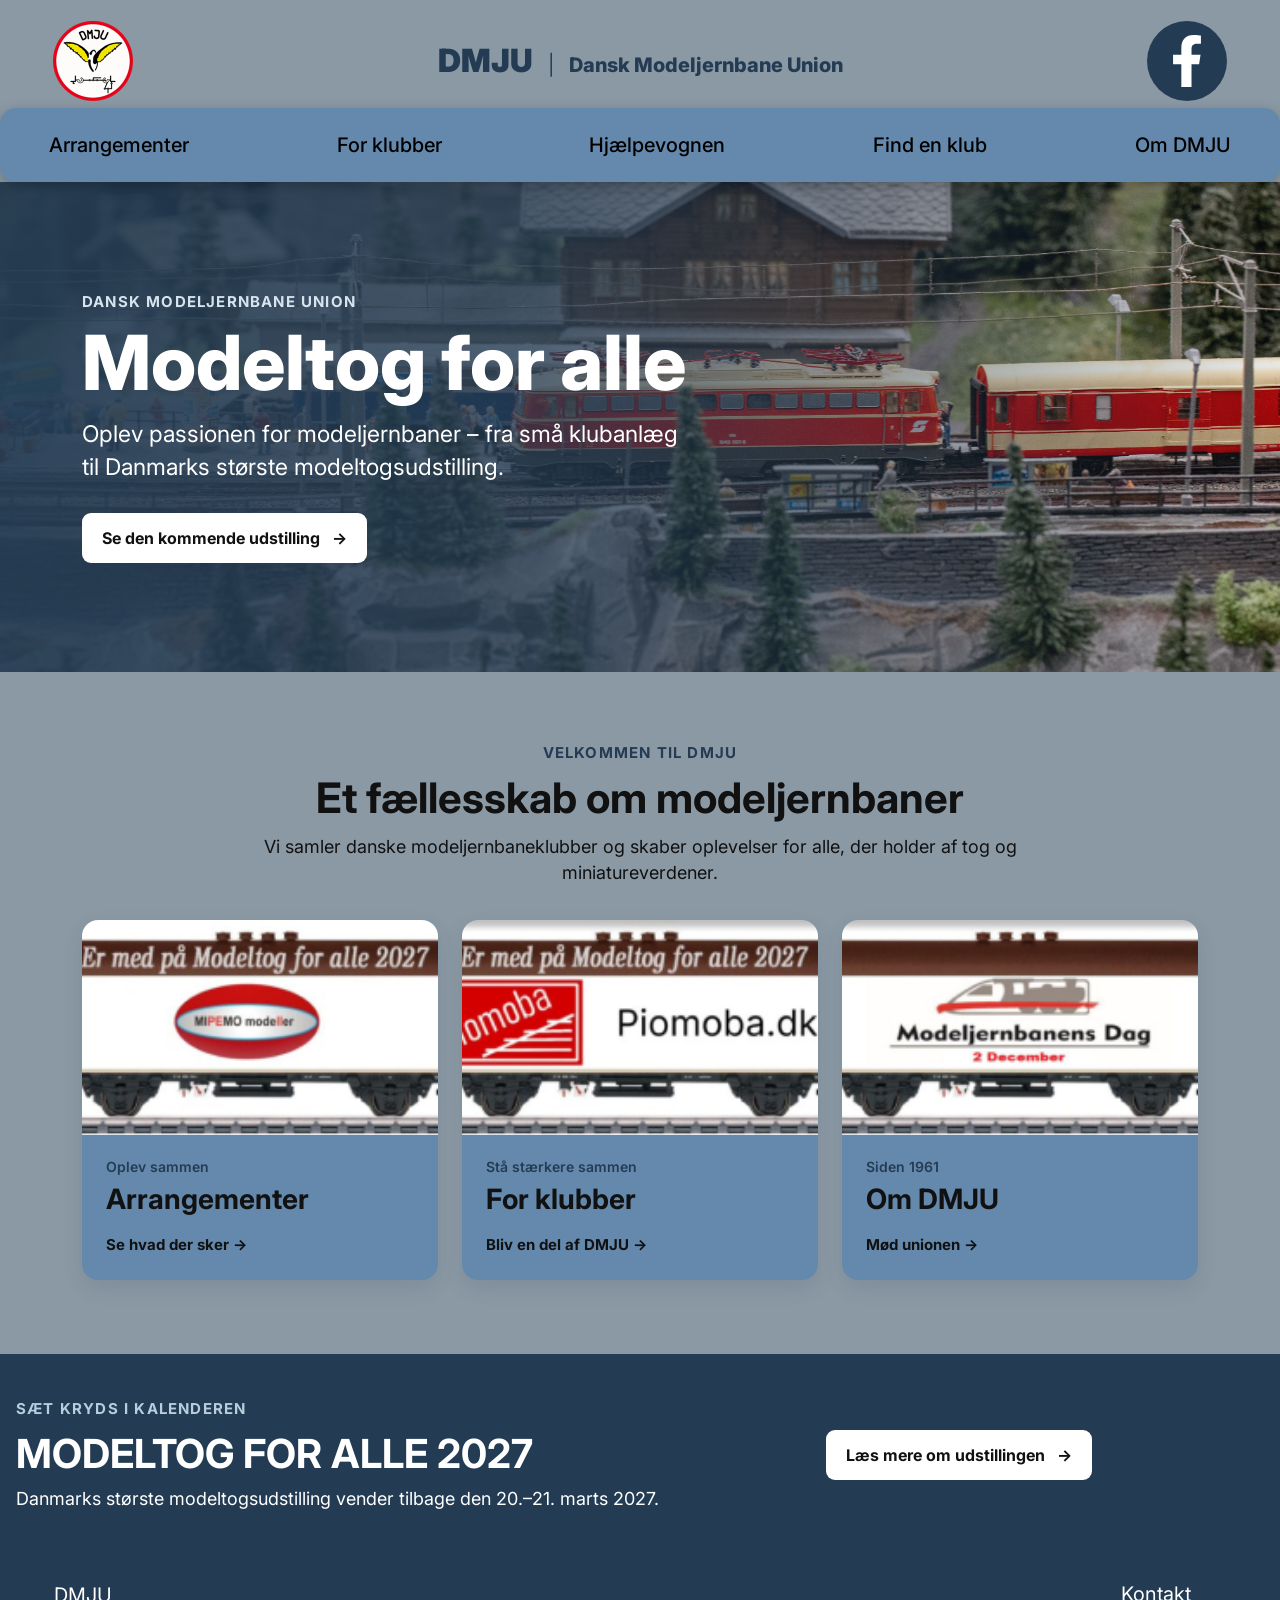
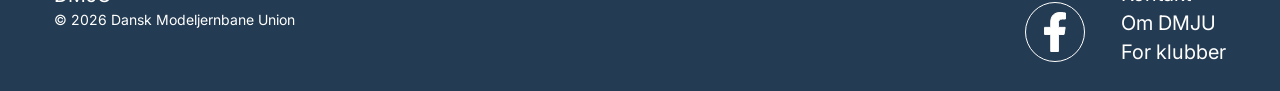
==== forside.html @ 4726402e "Implementer responsiv DMJU-forside" ====
<!doctype html>
<html lang="da">
<head>
    <!-- Dokumentets metadata og fælles skrifttype sikrer en tilgængelig, responsiv forside. -->
    <meta charset="utf-8">
    <meta name="viewport" content="width=device-width, initial-scale=1">
    <meta name="description" content="Dansk Modeljernbane Union samler modeljernbaneklubber og gør modeltog tilgængeligt for alle.">
    <title>DMJU – Dansk Modeljernbane Union</title>

    <!-- Bootstrap 5 leverer grid og tilgængelige hjælpeklasser før sidens egne regler. -->
    <link rel="stylesheet" href="https://cdn.jsdelivr.net/npm/bootstrap@5.3.8/dist/css/bootstrap.min.css">
    <link rel="preconnect" href="https://fonts.googleapis.com">
    <link rel="preconnect" href="https://fonts.gstatic.com" crossorigin>
    <link href="https://fonts.googleapis.com/css2?family=Inter:wght@400;500;600;700;800&display=swap" rel="stylesheet">
    <link rel="stylesheet" href="css/forside.css">
</head>
<body class="page-home">
<!-- Sidehoved: logo, foreningsnavn og navigation følger Figma-rammens farver og placering. -->
<header class="site-header">
    <div class="container-fluid site-header-inner">
        <div class="header-top d-flex align-items-center justify-content-between">
            <a class="brand-logo" href="forside.html" aria-label="DMJU – gå til forsiden" aria-current="page">
                <img src="img/dmju-logo.png" width="80" height="80" alt="DMJU-logo">
            </a>
            <p class="brand-title mb-0"><strong>DMJU</strong><span class="divider" aria-hidden="true">|</span>Dansk Modeljernbane Union</p>
            <a class="social-icon" href="https://www.facebook.com/" aria-label="Besøg DMJU på Facebook" target="_blank" rel="noopener noreferrer">
                <img src="img/facebook-mark-figma.svg" alt="" aria-hidden="true">
            </a>
        </div>
        <!-- Primær navigation: hvert link går til en eksisterende side eller relevant indhold. -->
        <nav class="main-nav" aria-label="Hovednavigation">
            <ul class="nav flex-wrap">
                <li class="nav-item"><a class="nav-link" href="modeltog-for-alle.html">Arrangementer</a></li>
                <li class="nav-item"><a class="nav-link" href="for-klubber.html">For klubber</a></li>
                <li class="nav-item"><a class="nav-link" href="for-klubber.html#ansoegning">Hjælpevognen</a></li>
                <li class="nav-item"><a class="nav-link" href="for-klubber.html#medlemsfordele">Find en klub</a></li>
                <li class="nav-item"><a class="nav-link" href="om-dmju.html">Om DMJU</a></li>
            </ul>
        </nav>
    </div>
</header>

<!-- Hovedindhold: introduktion og indgange til unionens vigtigste tilbud. -->
<main>
    <!-- Sektion 1: velkomst med blikfang og hovedhandling til den kommende udstilling. -->
    <section class="home-hero" aria-labelledby="home-title">
        <div class="container hero-content">
            <p class="hero-eyebrow">Dansk Modeljernbane Union</p>
            <h1 id="home-title">Modeltog for alle</h1>
            <p class="hero-copy">Oplev passionen for modeljernbaner – fra små klubanlæg til Danmarks største modeltogsudstilling.</p>
            <a class="btn hero-button" href="modeltog-for-alle.html">Se den kommende udstilling <span aria-hidden="true">→</span></a>
        </div>
    </section>

    <!-- Sektion 2: tre genveje gør det let at finde arrangementer, klubber og information. -->
    <section class="welcome-section container" aria-labelledby="welcome-title">
        <header class="section-heading">
            <p class="section-kicker">Velkommen til DMJU</p>
            <h2 id="welcome-title">Et fællesskab om modeljernbaner</h2>
            <p>Vi samler danske modeljernbaneklubber og skaber oplevelser for alle, der holder af tog og miniatureverdener.</p>
        </header>
        <div class="row g-4 welcome-grid">
            <article class="col-12 col-md-4">
                <a class="welcome-card h-100" href="modeltog-for-alle.html">
                    <figure class="card-image mb-0"><img src="img/figma-train-12.png" alt="Modeltog på en detaljeret miniaturebane"><figcaption class="visually-hidden">Modeltog og arrangementer</figcaption></figure>
                    <span class="card-content"><span class="card-label">Oplev sammen</span><span class="card-title">Arrangementer</span><span class="card-link">Se hvad der sker <span aria-hidden="true">→</span></span></span>
                </a>
            </article>
            <article class="col-12 col-md-4">
                <a class="welcome-card h-100" href="for-klubber.html">
                    <figure class="card-image mb-0"><img src="img/figma-train-13.png" alt="Modeltog og landskab fra en dansk modeljernbane"><figcaption class="visually-hidden">Klubfællesskab</figcaption></figure>
                    <span class="card-content"><span class="card-label">Stå stærkere sammen</span><span class="card-title">For klubber</span><span class="card-link">Bliv en del af DMJU <span aria-hidden="true">→</span></span></span>
                </a>
            </article>
            <article class="col-12 col-md-4">
                <a class="welcome-card h-100" href="om-dmju.html">
                    <figure class="card-image mb-0"><img src="img/figma-train-14.png" alt="Modeltog på skinner gennem et miniaturelandskab"><figcaption class="visually-hidden">Om Dansk Modeljernbane Union</figcaption></figure>
                    <span class="card-content"><span class="card-label">Siden 1961</span><span class="card-title">Om DMJU</span><span class="card-link">Mød unionen <span aria-hidden="true">→</span></span></span>
                </a>
            </article>
        </div>
    </section>

    <!-- Sektion 3: fremhævet dato giver besøgende en hurtig vej til udstillingsdetaljer. -->
    <section class="event-callout" aria-labelledby="event-callout-title">
        <div class="container event-callout-inner row align-items-center g-4">
            <div class="col-12 col-lg-8">
                <p class="section-kicker">Sæt kryds i kalenderen</p>
                <h2 id="event-callout-title">MODELTOG FOR ALLE 2027</h2>
                <p>Danmarks største modeltogsudstilling vender tilbage den 20.–21. marts 2027.</p>
            </div>
            <div class="col-12 col-lg-4 text-lg-end">
                <a class="btn event-button" href="modeltog-for-alle.html">Læs mere om udstillingen <span aria-hidden="true">→</span></a>
            </div>
        </div>
    </section>
</main>

<!-- Sidefod: kontakt, ophavsret og genveje samles i sidens afsluttende landmark. -->
<footer class="site-footer">
    <div class="container-fluid footer-inner d-flex align-items-center justify-content-between">
        <div class="footer-brand"><span>DMJU</span><small>© 2026 Dansk Modeljernbane Union</small></div>
        <div class="footer-actions">
            <a class="footer-facebook" href="https://www.facebook.com/" aria-label="DMJU på Facebook" target="_blank" rel="noopener noreferrer"><img src="img/facebook-mark-footer-figma.svg" alt="" aria-hidden="true"></a>
            <nav class="footer-nav" aria-label="Sidefodsnavigation"><a href="mailto:info@dmju.dk">Kontakt</a><a href="om-dmju.html">Om DMJU</a><a href="for-klubber.html">For klubber</a></nav>
        </div>
    </div>
</footer>
</body>
</html>
---- css/forside.css ----
:root{color-scheme:light;--color-bg-page: #8b99a4;--color-nav: #6489ad;--color-navy: #243c53}*{box-sizing:border-box}html{scroll-behavior:smooth}body.page-home{min-width:320px;min-height:100vh;margin:0;display:flex;flex-direction:column;color:#111;background:#8b99a4;font-family:"Inter",system-ui,-apple-system,BlinkMacSystemFont,"Segoe UI",sans-serif;line-height:1.45}main{flex:1 0 auto}.site-header{position:relative;z-index:2;background:#8b99a4}.site-header-inner{padding:14px 4.17% 0}.header-top{min-height:94px}.brand-logo,.social-icon{display:block;flex:0 0 80px;width:80px;height:80px}.brand-logo img,.social-icon img{display:block;width:100%;height:100%;object-fit:contain}.brand-title{color:#243c53;font-size:20px;font-weight:800;white-space:nowrap}.brand-title strong{font-size:32px}.brand-title .divider{margin:0 15px;font-weight:400}.main-nav{margin:0 -4.17vw;padding:24px 4.17%;border-radius:16px;background:#6489ad;box-shadow:0 4px 12.5px rgba(0,0,0,.25)}.main-nav .nav{justify-content:space-between;gap:1rem 2rem}.main-nav .nav-link{padding:0;color:#000;font-size:20px;font-weight:500;line-height:1.3;white-space:nowrap}.main-nav .nav-link:hover,.main-nav .nav-link:focus-visible{color:#000;text-decoration:underline;text-underline-offset:5px}.home-hero{position:relative;min-height:490px;display:flex;align-items:center;isolation:isolate;overflow:hidden;background:#243c53 url("../img/for-klubber-banner.jpg") center 48%/cover no-repeat}.home-hero::before{position:absolute;z-index:-1;inset:0;background:linear-gradient(90deg, rgba(36, 60, 83, 0.94) 0%, rgba(36, 60, 83, 0.78) 42%, rgba(36, 60, 83, 0.1) 100%);content:""}.hero-content{padding-top:62px;padding-bottom:62px;color:#fff}.hero-eyebrow,.section-kicker{margin:0 0 10px;color:#243c53;font-size:15px;font-weight:700;letter-spacing:.08em;text-transform:uppercase}.hero-eyebrow{color:#d6e4ef}.home-hero h1{max-width:750px;margin:0 0 16px;font-size:clamp(42px,6vw,76px);font-weight:800;line-height:1.04}.hero-copy{max-width:610px;margin:0 0 28px;font-size:clamp(18px,2vw,23px)}.hero-button,.event-button{padding:13px 20px;border:0;border-radius:9px;font-size:16px;font-weight:700}.hero-button{color:#111;background:#fff}.hero-button:hover,.hero-button:focus-visible{color:#111;background:#e8eef3}.hero-button span,.event-button span{margin-left:8px}.welcome-section{padding-top:70px;padding-bottom:74px}.section-heading{max-width:760px;margin:0 auto 34px;text-align:center}.section-heading h2{margin:0 0 12px;font-size:clamp(30px,4vw,42px);font-weight:700;line-height:1.15}.section-heading>p:last-child{margin:0;font-size:18px}.welcome-card{display:flex;flex-direction:column;overflow:hidden;border-radius:16px;color:#111;background:#6489ad;box-shadow:0 8px 20px rgba(36,60,83,.12);text-decoration:none;transition:transform .2s ease,box-shadow .2s ease}.welcome-card:hover,.welcome-card:focus-visible{color:#111;transform:translateY(-4px);box-shadow:0 12px 25px rgba(36,60,83,.2)}.welcome-card .card-image{height:215px;overflow:hidden;background:#fff}.welcome-card .card-image img{display:block;width:100%;height:100%;object-fit:cover}.welcome-card .card-content{display:flex;flex:1;flex-direction:column;align-items:flex-start;padding:22px 24px 24px}.welcome-card .card-label{color:#243c53;font-size:14px;font-weight:600}.welcome-card .card-title{margin-top:5px;font-size:28px;font-weight:700;line-height:1.2}.welcome-card .card-link{margin-top:18px;font-size:15px;font-weight:700}.event-callout{padding:44px 0;color:#fff;background:#243c53}.event-callout-inner{--bs-gutter-x: 2rem}.event-callout .section-kicker{color:#b8cddd}.event-callout h2{margin:0 0 8px;font-size:clamp(28px,4vw,40px);font-weight:700}.event-callout p:not(.section-kicker){margin:0;font-size:18px}.event-button{color:#111;background:#fff}.event-button:hover,.event-button:focus-visible{color:#111;background:#e8eef3}.site-footer{min-height:135px;color:#fff;background:#243c53}.footer-inner{min-height:135px;padding:18px 4.2%}.footer-brand,.footer-nav{display:flex;flex-direction:column}.footer-brand{align-self:flex-start;margin-top:7px}.footer-brand>span,.footer-nav a{color:#fff;font-size:20px;line-height:1.45}.footer-brand small{font-size:14px}.footer-actions{display:flex;align-items:center;gap:35px}.footer-nav a{text-decoration:none}.footer-nav a:hover,.footer-nav a:focus-visible{text-decoration:underline}.footer-facebook{width:62px;height:60px;margin-top:17px}.footer-facebook img{display:block;width:100%;height:100%;object-fit:contain}@media(max-width: 991.98px){.main-nav .nav{justify-content:center;gap:.75rem 2rem}.main-nav .nav-link{font-size:18px}.brand-title{font-size:17px}.brand-title strong{font-size:28px}.brand-title .divider{margin:0 9px}.home-hero{min-height:430px}.welcome-section{padding-top:56px;padding-bottom:58px}}@media(max-width: 767.98px){.site-header-inner{padding:10px 16px 0}.header-top{min-height:70px}.brand-logo,.social-icon{flex-basis:56px;width:56px;height:56px}.brand-title{max-width:190px;font-size:11px;text-align:center;white-space:normal}.brand-title strong{font-size:20px}.brand-title .divider{margin:0 5px}.main-nav{margin:0 -16px;padding:12px 14px;border-radius:12px}.main-nav .nav{gap:.5rem 1rem}.main-nav .nav-link{padding:4px 0;font-size:13px}.home-hero{min-height:390px;background-position:59% center}.home-hero::before{background:linear-gradient(90deg, rgba(36, 60, 83, 0.94) 0%, rgba(36, 60, 83, 0.78) 65%, rgba(36, 60, 83, 0.45) 100%)}.hero-content{padding-top:48px;padding-bottom:48px}.hero-copy{max-width:480px}.welcome-section{padding-top:44px;padding-bottom:44px}.section-heading{margin-bottom:24px}.section-heading>p:last-child{font-size:16px}.welcome-grid{--bs-gutter-y: 1rem}.welcome-card .card-image{height:205px}.welcome-card .card-content{padding:18px 20px 20px}.welcome-card .card-title{font-size:25px}.event-callout{padding:34px 0}.event-callout .btn{margin-top:6px}.footer-inner{min-height:0;flex-wrap:wrap;gap:18px;padding:20px 16px}.footer-actions{gap:14px}.footer-brand{margin-top:0}.footer-brand>span,.footer-nav a{font-size:16px}.footer-facebook{width:44px;height:44px;margin-top:0}}@media(max-width: 380px){.brand-title{max-width:145px;font-size:10px}.brand-title strong{font-size:18px}.main-nav .nav{gap:.4rem .75rem}.main-nav .nav-link{font-size:12px}}@media(prefers-reduced-motion: reduce){html{scroll-behavior:auto}*,*::before,*::after{transition-duration:.01ms}}/*# sourceMappingURL=forside.css.map */
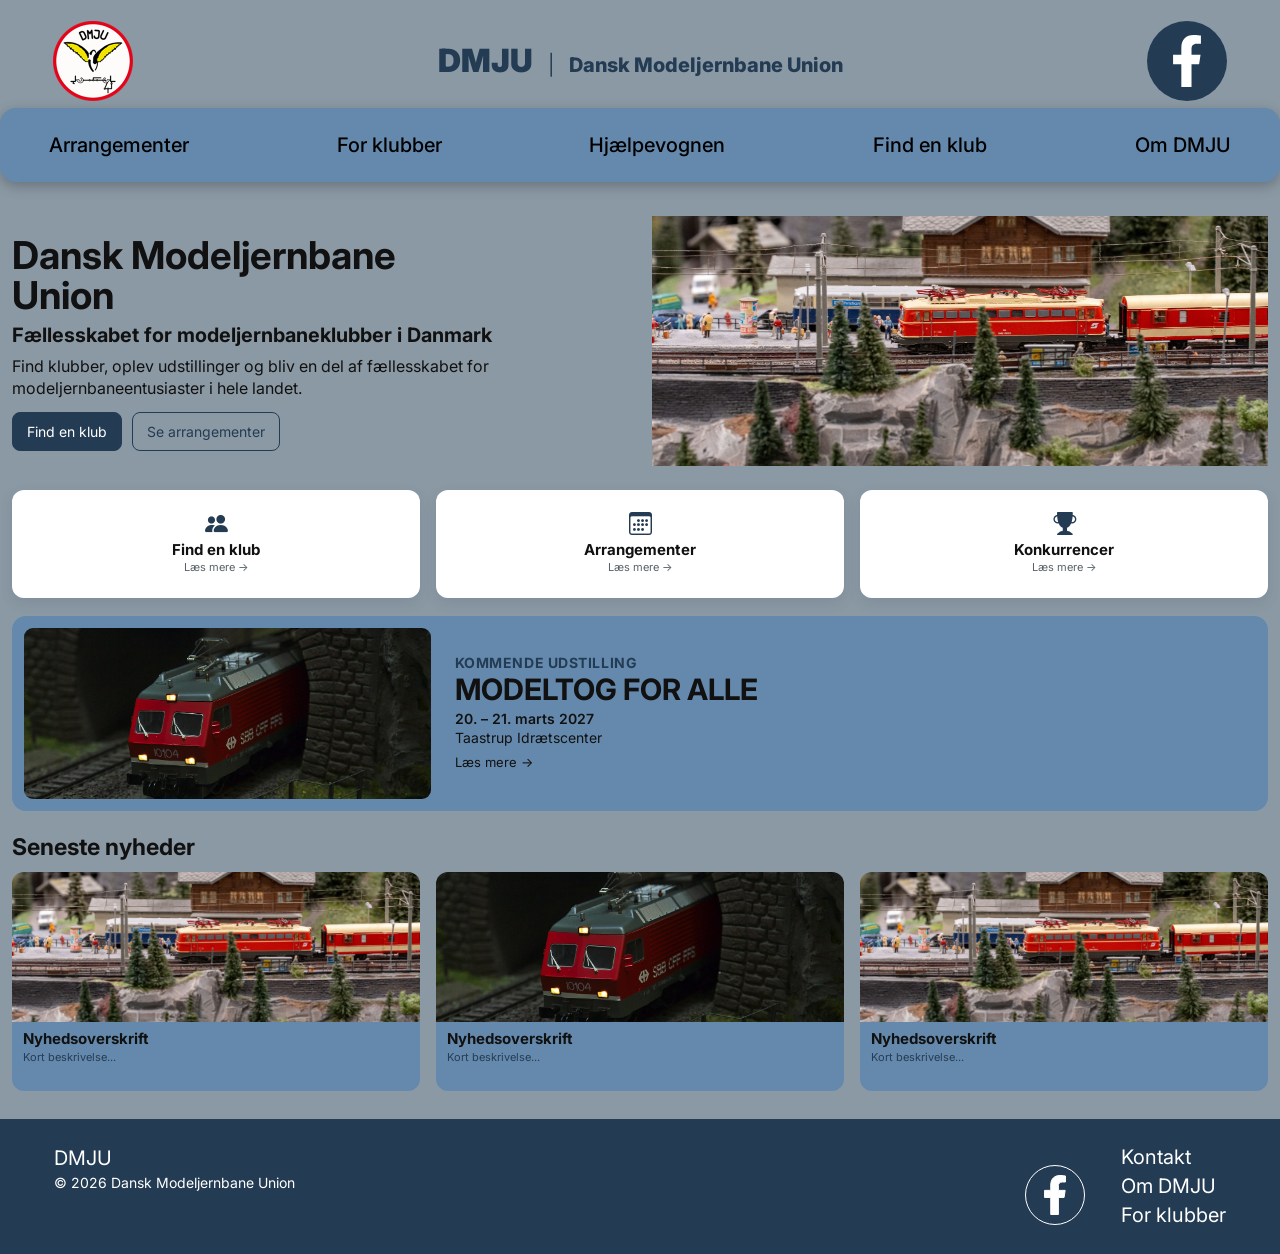
==== commit cc571e5b: "tilpas DMJU-forsiden til designreferencen" ====
--- a/forside.html
+++ b/forside.html
@@ -9,6 +9,7 @@
 
     <!-- Bootstrap 5 leverer grid og tilgængelige hjælpeklasser før sidens egne regler. -->
     <link rel="stylesheet" href="https://cdn.jsdelivr.net/npm/bootstrap@5.3.8/dist/css/bootstrap.min.css">
+    <link rel="stylesheet" href="https://cdn.jsdelivr.net/npm/bootstrap-icons@1.11.3/font/bootstrap-icons.min.css">
     <link rel="preconnect" href="https://fonts.googleapis.com">
     <link rel="preconnect" href="https://fonts.gstatic.com" crossorigin>
     <link href="https://fonts.googleapis.com/css2?family=Inter:wght@400;500;600;700;800&display=swap" rel="stylesheet">
@@ -40,58 +41,62 @@
     </div>
 </header>
 
-<!-- Hovedindhold: introduktion og indgange til unionens vigtigste tilbud. -->
+<!-- Hovedindhold: introduktion, genveje, kommende udstilling og aktuelle nyheder. -->
 <main>
-    <!-- Sektion 1: velkomst med blikfang og hovedhandling til den kommende udstilling. -->
-    <section class="home-hero" aria-labelledby="home-title">
-        <div class="container hero-content">
-            <p class="hero-eyebrow">Dansk Modeljernbane Union</p>
-            <h1 id="home-title">Modeltog for alle</h1>
-            <p class="hero-copy">Oplev passionen for modeljernbaner – fra små klubanlæg til Danmarks største modeltogsudstilling.</p>
-            <a class="btn hero-button" href="modeltog-for-alle.html">Se den kommende udstilling <span aria-hidden="true">→</span></a>
+    <!-- Sektion 1: introduktion i to spalter med hovedbudskab og modeljernbanefoto. -->
+    <section class="home-intro container" aria-labelledby="home-title">
+        <div class="row align-items-center g-4">
+            <div class="col-12 col-md-6 intro-copy">
+                <h1 id="home-title">Dansk Modeljernbane<br>Union</h1>
+                <h2>Fællesskabet for modeljernbaneklubber i Danmark</h2>
+                <p>Find klubber, oplev udstillinger og bliv en del af fællesskabet for modeljernbaneentusiaster i hele landet.</p>
+                <div class="intro-actions">
+                    <a class="btn btn-primary" href="for-klubber.html#medlemsfordele">Find en klub</a>
+                    <a class="btn btn-outline-primary" href="modeltog-for-alle.html">Se arrangementer</a>
+                </div>
+            </div>
+            <figure class="col-12 col-md-6 intro-photo mb-0">
+                <img src="img/for-klubber-banner.jpg" alt="Rødt modeltog kører gennem et detaljeret miniaturelandskab">
+            </figure>
         </div>
     </section>
 
-    <!-- Sektion 2: tre genveje gør det let at finde arrangementer, klubber og information. -->
-    <section class="welcome-section container" aria-labelledby="welcome-title">
-        <header class="section-heading">
-            <p class="section-kicker">Velkommen til DMJU</p>
-            <h2 id="welcome-title">Et fællesskab om modeljernbaner</h2>
-            <p>Vi samler danske modeljernbaneklubber og skaber oplevelser for alle, der holder af tog og miniatureverdener.</p>
-        </header>
-        <div class="row g-4 welcome-grid">
+    <!-- Sektion 2: tre kompakte hvide Bootstrap-kort giver hurtig adgang til centrale sider. -->
+    <nav class="quick-links container" aria-label="Hurtige genveje">
+        <ul class="row g-3 list-unstyled mb-0">
+            <li class="col-12 col-md-4"><a class="quick-card" href="for-klubber.html#medlemsfordele"><i class="bi bi-people-fill" aria-hidden="true"></i><span>Find en klub</span><small>Læs mere <span aria-hidden="true">→</span></small></a></li>
+            <li class="col-12 col-md-4"><a class="quick-card" href="modeltog-for-alle.html"><i class="bi bi-calendar3" aria-hidden="true"></i><span>Arrangementer</span><small>Læs mere <span aria-hidden="true">→</span></small></a></li>
+            <li class="col-12 col-md-4"><a class="quick-card" href="modeltog-for-alle.html#participants"><i class="bi bi-trophy-fill" aria-hidden="true"></i><span>Konkurrencer</span><small>Læs mere <span aria-hidden="true">→</span></small></a></li>
+        </ul>
+    </nav>
+
+    <!-- Sektion 3: blå eventkort med foto og genvej til udstillingens program. -->
+    <section class="featured-event container" aria-labelledby="event-title">
+        <a class="event-card row g-0 align-items-center" href="modeltog-for-alle.html">
+            <figure class="col-12 col-md-4 event-photo mb-0"><img src="img/om-dmju-modeljernbane.png" alt="Rødt modeltog på skinner i en tunnel"></figure>
+            <div class="col-12 col-md-8 event-copy">
+                <p class="section-kicker">Kommende udstilling</p>
+                <h2 id="event-title">MODELTOG FOR ALLE</h2>
+                <p class="event-date">20. – 21. marts 2027</p>
+                <p class="event-location">Taastrup Idrætscenter</p>
+                <span class="event-more">Læs mere <span aria-hidden="true">→</span></span>
+            </div>
+        </a>
+    </section>
+
+    <!-- Sektion 4: nyhedsoversigt med billedkort, der kan kobles til konkrete artikler. -->
+    <section class="news-section container" aria-labelledby="news-title">
+        <h2 id="news-title">Seneste nyheder</h2>
+        <div class="row g-3">
             <article class="col-12 col-md-4">
-                <a class="welcome-card h-100" href="modeltog-for-alle.html">
-                    <figure class="card-image mb-0"><img src="img/figma-train-12.png" alt="Modeltog på en detaljeret miniaturebane"><figcaption class="visually-hidden">Modeltog og arrangementer</figcaption></figure>
-                    <span class="card-content"><span class="card-label">Oplev sammen</span><span class="card-title">Arrangementer</span><span class="card-link">Se hvad der sker <span aria-hidden="true">→</span></span></span>
-                </a>
+                <a class="news-card" href="modeltog-for-alle.html"><figure class="news-photo mb-0"><img src="img/for-klubber-banner.jpg" alt="Modeltog på en udstilling med miniaturelandskab"></figure><div class="news-copy"><h3>Nyhedsoverskrift</h3><p>Kort beskrivelse...</p></div></a>
             </article>
             <article class="col-12 col-md-4">
-                <a class="welcome-card h-100" href="for-klubber.html">
-                    <figure class="card-image mb-0"><img src="img/figma-train-13.png" alt="Modeltog og landskab fra en dansk modeljernbane"><figcaption class="visually-hidden">Klubfællesskab</figcaption></figure>
-                    <span class="card-content"><span class="card-label">Stå stærkere sammen</span><span class="card-title">For klubber</span><span class="card-link">Bliv en del af DMJU <span aria-hidden="true">→</span></span></span>
-                </a>
+                <a class="news-card" href="modeltog-for-alle.html"><figure class="news-photo mb-0"><img src="img/om-dmju-modeljernbane.png" alt="Modeltog på skinner gennem en tunnel"></figure><div class="news-copy"><h3>Nyhedsoverskrift</h3><p>Kort beskrivelse...</p></div></a>
             </article>
             <article class="col-12 col-md-4">
-                <a class="welcome-card h-100" href="om-dmju.html">
-                    <figure class="card-image mb-0"><img src="img/figma-train-14.png" alt="Modeltog på skinner gennem et miniaturelandskab"><figcaption class="visually-hidden">Om Dansk Modeljernbane Union</figcaption></figure>
-                    <span class="card-content"><span class="card-label">Siden 1961</span><span class="card-title">Om DMJU</span><span class="card-link">Mød unionen <span aria-hidden="true">→</span></span></span>
-                </a>
+                <a class="news-card" href="for-klubber.html"><figure class="news-photo mb-0"><img src="img/for-klubber-banner.jpg" alt="Rødt modeltog gennem et dansk miniaturelandskab"></figure><div class="news-copy"><h3>Nyhedsoverskrift</h3><p>Kort beskrivelse...</p></div></a>
             </article>
-        </div>
-    </section>
-
-    <!-- Sektion 3: fremhævet dato giver besøgende en hurtig vej til udstillingsdetaljer. -->
-    <section class="event-callout" aria-labelledby="event-callout-title">
-        <div class="container event-callout-inner row align-items-center g-4">
-            <div class="col-12 col-lg-8">
-                <p class="section-kicker">Sæt kryds i kalenderen</p>
-                <h2 id="event-callout-title">MODELTOG FOR ALLE 2027</h2>
-                <p>Danmarks største modeltogsudstilling vender tilbage den 20.–21. marts 2027.</p>
-            </div>
-            <div class="col-12 col-lg-4 text-lg-end">
-                <a class="btn event-button" href="modeltog-for-alle.html">Læs mere om udstillingen <span aria-hidden="true">→</span></a>
-            </div>
         </div>
     </section>
 </main>
--- a/css/forside.css
+++ b/css/forside.css
@@ -1 +1 @@
-:root{color-scheme:light;--color-bg-page: #8b99a4;--color-nav: #6489ad;--color-navy: #243c53}*{box-sizing:border-box}html{scroll-behavior:smooth}body.page-home{min-width:320px;min-height:100vh;margin:0;display:flex;flex-direction:column;color:#111;background:#8b99a4;font-family:"Inter",system-ui,-apple-system,BlinkMacSystemFont,"Segoe UI",sans-serif;line-height:1.45}main{flex:1 0 auto}.site-header{position:relative;z-index:2;background:#8b99a4}.site-header-inner{padding:14px 4.17% 0}.header-top{min-height:94px}.brand-logo,.social-icon{display:block;flex:0 0 80px;width:80px;height:80px}.brand-logo img,.social-icon img{display:block;width:100%;height:100%;object-fit:contain}.brand-title{color:#243c53;font-size:20px;font-weight:800;white-space:nowrap}.brand-title strong{font-size:32px}.brand-title .divider{margin:0 15px;font-weight:400}.main-nav{margin:0 -4.17vw;padding:24px 4.17%;border-radius:16px;background:#6489ad;box-shadow:0 4px 12.5px rgba(0,0,0,.25)}.main-nav .nav{justify-content:space-between;gap:1rem 2rem}.main-nav .nav-link{padding:0;color:#000;font-size:20px;font-weight:500;line-height:1.3;white-space:nowrap}.main-nav .nav-link:hover,.main-nav .nav-link:focus-visible{color:#000;text-decoration:underline;text-underline-offset:5px}.home-hero{position:relative;min-height:490px;display:flex;align-items:center;isolation:isolate;overflow:hidden;background:#243c53 url("../img/for-klubber-banner.jpg") center 48%/cover no-repeat}.home-hero::before{position:absolute;z-index:-1;inset:0;background:linear-gradient(90deg, rgba(36, 60, 83, 0.94) 0%, rgba(36, 60, 83, 0.78) 42%, rgba(36, 60, 83, 0.1) 100%);content:""}.hero-content{padding-top:62px;padding-bottom:62px;color:#fff}.hero-eyebrow,.section-kicker{margin:0 0 10px;color:#243c53;font-size:15px;font-weight:700;letter-spacing:.08em;text-transform:uppercase}.hero-eyebrow{color:#d6e4ef}.home-hero h1{max-width:750px;margin:0 0 16px;font-size:clamp(42px,6vw,76px);font-weight:800;line-height:1.04}.hero-copy{max-width:610px;margin:0 0 28px;font-size:clamp(18px,2vw,23px)}.hero-button,.event-button{padding:13px 20px;border:0;border-radius:9px;font-size:16px;font-weight:700}.hero-button{color:#111;background:#fff}.hero-button:hover,.hero-button:focus-visible{color:#111;background:#e8eef3}.hero-button span,.event-button span{margin-left:8px}.welcome-section{padding-top:70px;padding-bottom:74px}.section-heading{max-width:760px;margin:0 auto 34px;text-align:center}.section-heading h2{margin:0 0 12px;font-size:clamp(30px,4vw,42px);font-weight:700;line-height:1.15}.section-heading>p:last-child{margin:0;font-size:18px}.welcome-card{display:flex;flex-direction:column;overflow:hidden;border-radius:16px;color:#111;background:#6489ad;box-shadow:0 8px 20px rgba(36,60,83,.12);text-decoration:none;transition:transform .2s ease,box-shadow .2s ease}.welcome-card:hover,.welcome-card:focus-visible{color:#111;transform:translateY(-4px);box-shadow:0 12px 25px rgba(36,60,83,.2)}.welcome-card .card-image{height:215px;overflow:hidden;background:#fff}.welcome-card .card-image img{display:block;width:100%;height:100%;object-fit:cover}.welcome-card .card-content{display:flex;flex:1;flex-direction:column;align-items:flex-start;padding:22px 24px 24px}.welcome-card .card-label{color:#243c53;font-size:14px;font-weight:600}.welcome-card .card-title{margin-top:5px;font-size:28px;font-weight:700;line-height:1.2}.welcome-card .card-link{margin-top:18px;font-size:15px;font-weight:700}.event-callout{padding:44px 0;color:#fff;background:#243c53}.event-callout-inner{--bs-gutter-x: 2rem}.event-callout .section-kicker{color:#b8cddd}.event-callout h2{margin:0 0 8px;font-size:clamp(28px,4vw,40px);font-weight:700}.event-callout p:not(.section-kicker){margin:0;font-size:18px}.event-button{color:#111;background:#fff}.event-button:hover,.event-button:focus-visible{color:#111;background:#e8eef3}.site-footer{min-height:135px;color:#fff;background:#243c53}.footer-inner{min-height:135px;padding:18px 4.2%}.footer-brand,.footer-nav{display:flex;flex-direction:column}.footer-brand{align-self:flex-start;margin-top:7px}.footer-brand>span,.footer-nav a{color:#fff;font-size:20px;line-height:1.45}.footer-brand small{font-size:14px}.footer-actions{display:flex;align-items:center;gap:35px}.footer-nav a{text-decoration:none}.footer-nav a:hover,.footer-nav a:focus-visible{text-decoration:underline}.footer-facebook{width:62px;height:60px;margin-top:17px}.footer-facebook img{display:block;width:100%;height:100%;object-fit:contain}@media(max-width: 991.98px){.main-nav .nav{justify-content:center;gap:.75rem 2rem}.main-nav .nav-link{font-size:18px}.brand-title{font-size:17px}.brand-title strong{font-size:28px}.brand-title .divider{margin:0 9px}.home-hero{min-height:430px}.welcome-section{padding-top:56px;padding-bottom:58px}}@media(max-width: 767.98px){.site-header-inner{padding:10px 16px 0}.header-top{min-height:70px}.brand-logo,.social-icon{flex-basis:56px;width:56px;height:56px}.brand-title{max-width:190px;font-size:11px;text-align:center;white-space:normal}.brand-title strong{font-size:20px}.brand-title .divider{margin:0 5px}.main-nav{margin:0 -16px;padding:12px 14px;border-radius:12px}.main-nav .nav{gap:.5rem 1rem}.main-nav .nav-link{padding:4px 0;font-size:13px}.home-hero{min-height:390px;background-position:59% center}.home-hero::before{background:linear-gradient(90deg, rgba(36, 60, 83, 0.94) 0%, rgba(36, 60, 83, 0.78) 65%, rgba(36, 60, 83, 0.45) 100%)}.hero-content{padding-top:48px;padding-bottom:48px}.hero-copy{max-width:480px}.welcome-section{padding-top:44px;padding-bottom:44px}.section-heading{margin-bottom:24px}.section-heading>p:last-child{font-size:16px}.welcome-grid{--bs-gutter-y: 1rem}.welcome-card .card-image{height:205px}.welcome-card .card-content{padding:18px 20px 20px}.welcome-card .card-title{font-size:25px}.event-callout{padding:34px 0}.event-callout .btn{margin-top:6px}.footer-inner{min-height:0;flex-wrap:wrap;gap:18px;padding:20px 16px}.footer-actions{gap:14px}.footer-brand{margin-top:0}.footer-brand>span,.footer-nav a{font-size:16px}.footer-facebook{width:44px;height:44px;margin-top:0}}@media(max-width: 380px){.brand-title{max-width:145px;font-size:10px}.brand-title strong{font-size:18px}.main-nav .nav{gap:.4rem .75rem}.main-nav .nav-link{font-size:12px}}@media(prefers-reduced-motion: reduce){html{scroll-behavior:auto}*,*::before,*::after{transition-duration:.01ms}}/*# sourceMappingURL=forside.css.map */
+:root{color-scheme:light;--color-bg-page: #8b99a4;--color-nav: #6489ad;--color-navy: #243c53}*{box-sizing:border-box}html{scroll-behavior:smooth}body.page-home{min-width:320px;min-height:100vh;margin:0;display:flex;flex-direction:column;color:#111;background:#8b99a4;font-family:"Inter",system-ui,-apple-system,BlinkMacSystemFont,"Segoe UI",sans-serif;line-height:1.45}main{flex:1 0 auto}.site-header{position:relative;z-index:2;background:#8b99a4}.site-header-inner{padding:14px 4.17% 0}.header-top{min-height:94px}.brand-logo,.social-icon{display:block;flex:0 0 80px;width:80px;height:80px}.brand-logo img,.social-icon img{display:block;width:100%;height:100%;object-fit:contain}.brand-title{color:#243c53;font-size:20px;font-weight:800;white-space:nowrap}.brand-title strong{font-size:32px}.brand-title .divider{margin:0 15px;font-weight:400}.main-nav{margin:0 -4.17vw;padding:24px 4.17%;border-radius:16px;background:#6489ad;box-shadow:0 4px 12.5px rgba(0,0,0,.25)}.main-nav .nav{justify-content:space-between;gap:1rem 2rem}.main-nav .nav-link{padding:0;color:#000;font-size:20px;font-weight:500;line-height:1.3;white-space:nowrap}.main-nav .nav-link:hover,.main-nav .nav-link:focus-visible{color:#000;text-decoration:underline;text-underline-offset:5px}.home-intro{max-width:1640px;padding-top:34px;padding-bottom:24px}.intro-copy{padding-top:4px}.intro-copy h1{margin:0 0 8px;font-size:clamp(30px,3vw,46px);font-weight:700;line-height:1.05}.intro-copy h2{max-width:510px;margin:0 0 8px;font-size:clamp(17px,1.55vw,22px);font-weight:700;line-height:1.25}.intro-copy p{max-width:510px;margin:0 0 13px;font-size:16px;line-height:1.35}.intro-actions{display:flex;flex-wrap:wrap;gap:10px}.intro-actions .btn{padding:8px 14px;border-radius:8px;font-size:14px}.intro-actions .btn-primary{border-color:#243c53;background:#243c53}.intro-actions .btn-primary:hover,.intro-actions .btn-primary:focus-visible{border-color:#172d40;background:#172d40}.intro-actions .btn-outline-primary{border-color:#243c53;color:#243c53}.intro-actions .btn-outline-primary:hover,.intro-actions .btn-outline-primary:focus-visible{color:#fff;background:#243c53}.intro-photo{height:250px;overflow:hidden;border-radius:12px}.intro-photo img{display:block;width:100%;height:100%;object-fit:cover;object-position:center 57%}.quick-links{max-width:1640px;padding-top:0;padding-bottom:18px}.quick-card{display:flex;min-height:108px;flex-direction:column;align-items:center;justify-content:center;border-radius:12px;color:#111;background:#fff;box-shadow:0 5px 14px rgba(36,60,83,.12);text-align:center;text-decoration:none;transition:transform .18s ease,box-shadow .18s ease}.quick-card:hover,.quick-card:focus-visible{color:#111;transform:translateY(-2px);box-shadow:0 8px 18px rgba(36,60,83,.18)}.quick-card i{margin-bottom:3px;color:#243c53;font-size:23px;line-height:1}.quick-card>span{font-size:15px;font-weight:700}.quick-card small{color:#586268;font-size:11px}.featured-event{max-width:1640px;padding-top:0;padding-bottom:23px}.event-card{min-height:195px;overflow:hidden;border-radius:14px;color:#111;background:#6489ad;text-decoration:none}.event-card:hover,.event-card:focus-visible{color:#111;background:#7296b8}.event-photo{height:195px;padding:12px 0 12px 12px}.event-photo img{display:block;width:100%;height:100%;border-radius:9px;object-fit:cover}.event-copy{padding:15px 24px}.section-kicker{margin:0 0 5px;color:#243c53;font-size:12px;font-weight:700;letter-spacing:.04em;text-transform:uppercase}.event-copy h2{margin:0 0 4px;font-size:clamp(23px,2.3vw,32px);font-weight:700;line-height:1.15}.event-copy p{margin:0;font-size:14px;line-height:1.35}.event-copy .event-date{font-weight:600}.event-copy .event-more{display:inline-block;margin-top:5px;font-size:13px}.news-section{max-width:1640px;padding-top:0;padding-bottom:28px}.news-section>h2{margin:0 0 10px;font-size:23px;font-weight:700}.news-card{display:block;height:100%;overflow:hidden;border-radius:12px;color:#111;background:#6489ad;text-decoration:none}.news-card:hover,.news-card:focus-visible{color:#111;background:#7296b8}.news-photo{height:150px;overflow:hidden}.news-photo img{display:block;width:100%;height:100%;object-fit:cover}.news-copy{min-height:69px;padding:8px 11px 10px}.news-copy h3{margin:0 0 2px;font-size:15px;font-weight:700}.news-copy p{margin:0;color:#263d52;font-size:11px}.site-footer{min-height:135px;color:#fff;background:#243c53}.footer-inner{min-height:135px;padding:18px 4.2%}.footer-brand,.footer-nav{display:flex;flex-direction:column}.footer-brand{align-self:flex-start;margin-top:7px}.footer-brand>span,.footer-nav a{color:#fff;font-size:20px;line-height:1.45}.footer-brand small{font-size:14px}.footer-actions{display:flex;align-items:center;gap:35px}.footer-nav a{text-decoration:none}.footer-nav a:hover,.footer-nav a:focus-visible{text-decoration:underline}.footer-facebook{width:62px;height:60px;margin-top:17px}.footer-facebook img{display:block;width:100%;height:100%;object-fit:contain}@media(max-width: 991.98px){.main-nav .nav{justify-content:center;gap:.75rem 2rem}.main-nav .nav-link{font-size:18px}.brand-title{font-size:17px}.brand-title strong{font-size:28px}.brand-title .divider{margin:0 9px}.home-intro,.quick-links,.featured-event,.news-section{padding-right:28px;padding-left:28px}.intro-photo{height:220px}.news-photo{height:130px}}@media(max-width: 767.98px){.site-header-inner{padding:10px 16px 0}.header-top{min-height:70px}.brand-logo,.social-icon{flex-basis:56px;width:56px;height:56px}.brand-title{max-width:190px;font-size:11px;text-align:center;white-space:normal}.brand-title strong{font-size:20px}.brand-title .divider{margin:0 5px}.main-nav{margin:0 -16px;padding:12px 14px;border-radius:12px}.main-nav .nav{gap:.5rem 1rem}.main-nav .nav-link{padding:4px 0;font-size:13px}.home-intro,.quick-links,.featured-event,.news-section{padding-right:20px;padding-left:20px}.home-intro{padding-top:26px;padding-bottom:20px}.intro-photo{height:auto;aspect-ratio:1.55}.intro-actions .btn{font-size:13px}.quick-links{padding-bottom:15px}.quick-card{min-height:92px}.event-card{min-height:0}.event-photo{height:auto;padding:12px 12px 0}.event-photo img{aspect-ratio:1.7}.event-copy{padding:14px 16px 17px}.featured-event{padding-bottom:20px}.news-photo{height:auto;aspect-ratio:1.55}.news-section{padding-bottom:24px}.footer-inner{min-height:0;flex-wrap:wrap;gap:18px;padding:20px 16px}.footer-actions{gap:14px}.footer-brand{margin-top:0}.footer-brand>span,.footer-nav a{font-size:16px}.footer-facebook{width:44px;height:44px;margin-top:0}}@media(max-width: 380px){.brand-title{max-width:145px;font-size:10px}.brand-title strong{font-size:18px}.main-nav .nav{gap:.4rem .75rem}.main-nav .nav-link{font-size:12px}}@media(prefers-reduced-motion: reduce){html{scroll-behavior:auto}*,*::before,*::after{transition-duration:.01ms}}/*# sourceMappingURL=forside.css.map */
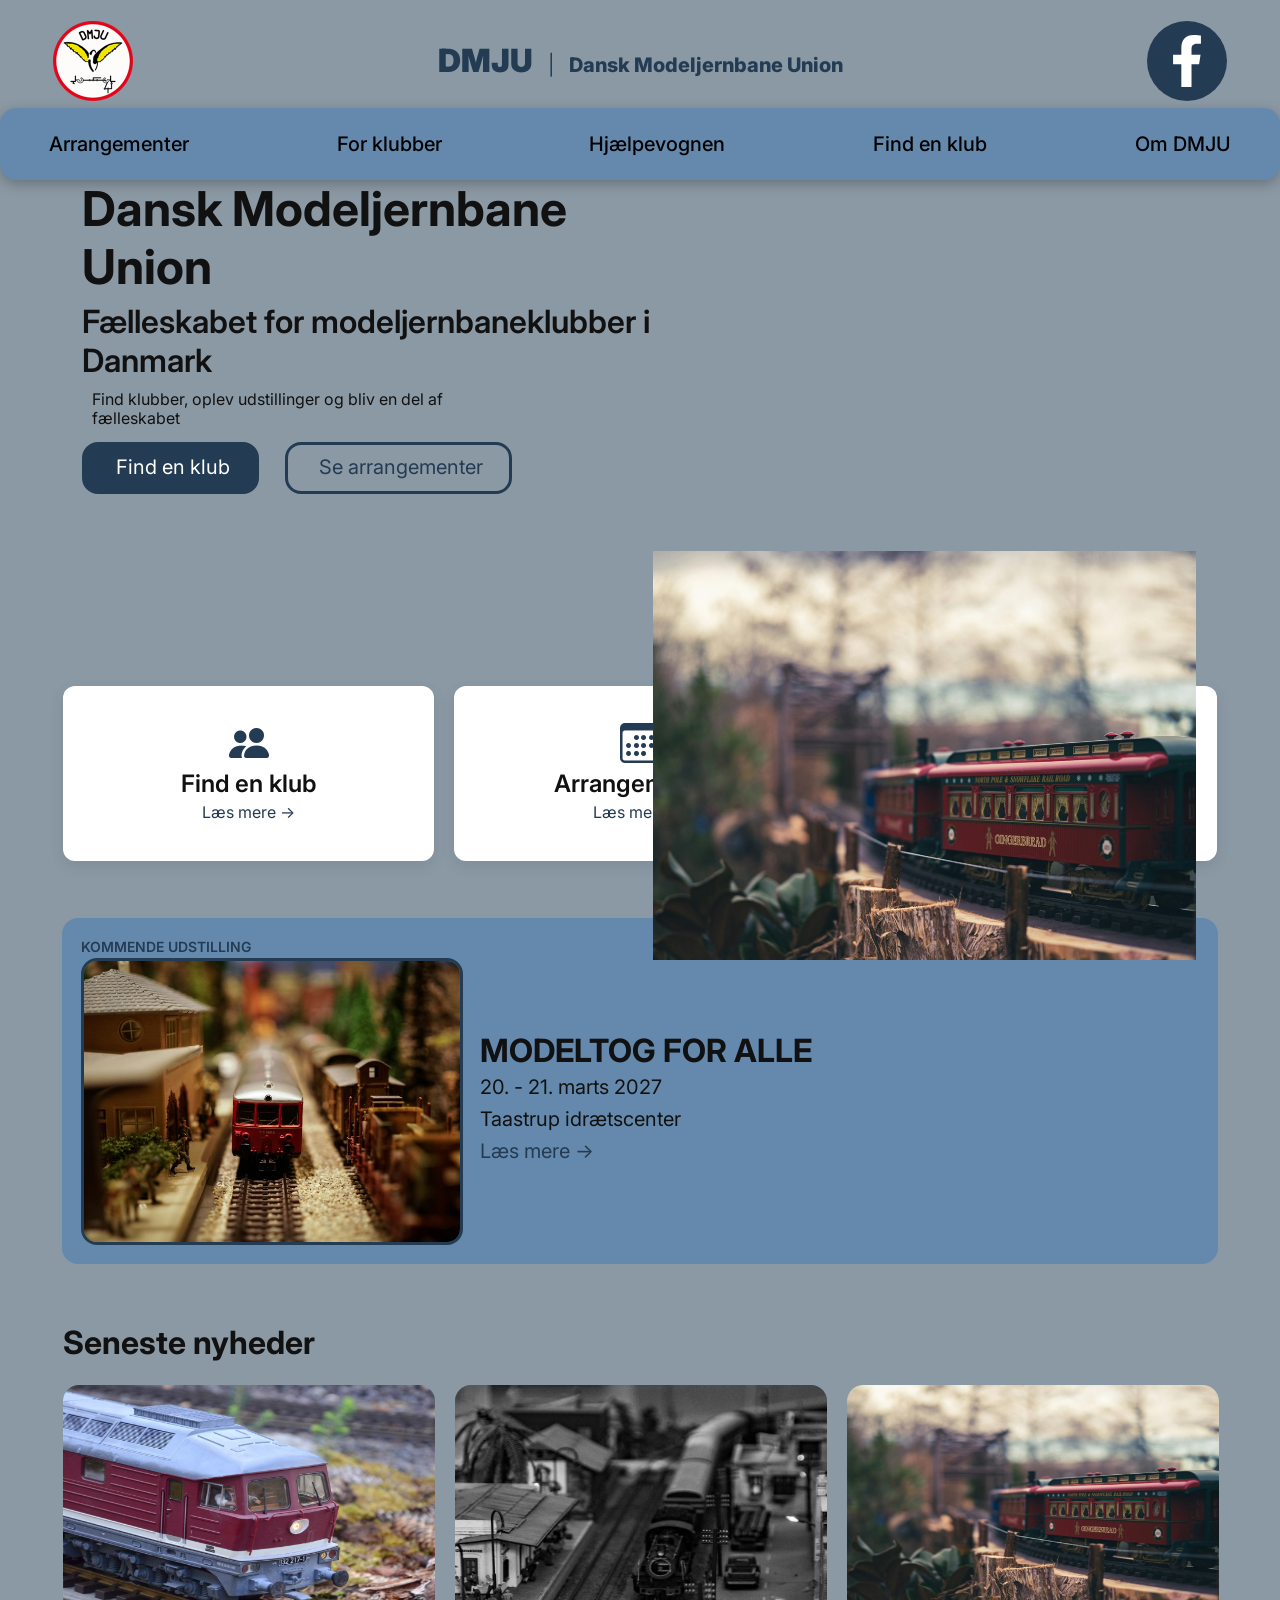
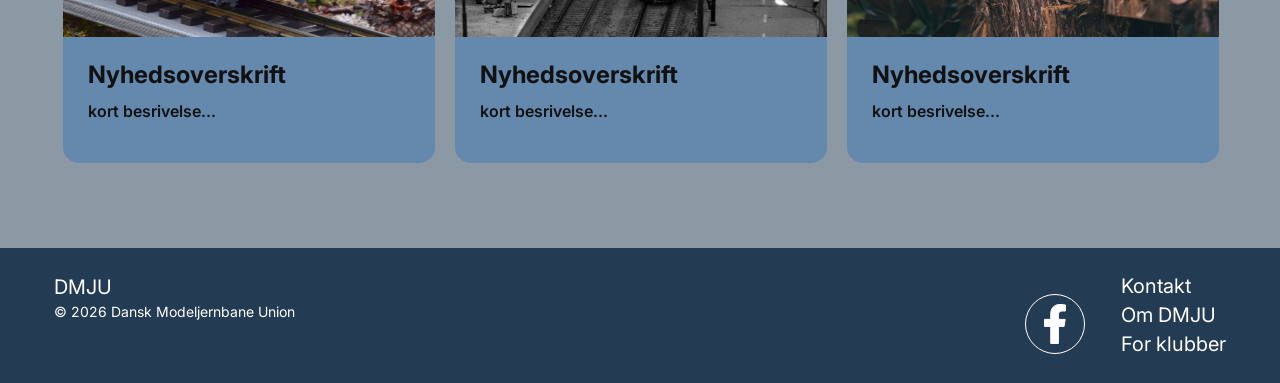
==== commit c5a364de: "implementer forside efter Figma-designet" ====
--- a/forside.html
+++ b/forside.html
@@ -48,22 +48,22 @@
         <div class="row align-items-center g-4">
             <div class="col-12 col-md-6 intro-copy">
                 <h1 id="home-title">Dansk Modeljernbane<br>Union</h1>
-                <h2>Fællesskabet for modeljernbaneklubber i Danmark</h2>
-                <p>Find klubber, oplev udstillinger og bliv en del af fællesskabet for modeljernbaneentusiaster i hele landet.</p>
+                <h2>Fælleskabet for modeljernbaneklubber i Danmark</h2>
+                <p>Find klubber, oplev udstillinger og bliv en del af fælleskabet</p>
                 <div class="intro-actions">
                     <a class="btn btn-primary" href="for-klubber.html#medlemsfordele">Find en klub</a>
                     <a class="btn btn-outline-primary" href="modeltog-for-alle.html">Se arrangementer</a>
                 </div>
             </div>
-            <figure class="col-12 col-md-6 intro-photo mb-0">
-                <img src="img/for-klubber-banner.jpg" alt="Rødt modeltog kører gennem et detaljeret miniaturelandskab">
+                <figure class="col-12 col-md-6 intro-photo mb-0">
+                <img src="img/forside-intro.jpg" alt="Modeltog kører gennem et grønt miniaturelandskab">
             </figure>
         </div>
     </section>
 
     <!-- Sektion 2: tre kompakte hvide Bootstrap-kort giver hurtig adgang til centrale sider. -->
-    <nav class="quick-links container" aria-label="Hurtige genveje">
-        <ul class="row g-3 list-unstyled mb-0">
+    <nav class="quick-links container-fluid" aria-label="Hurtige genveje">
+        <ul class="row list-unstyled mb-0">
             <li class="col-12 col-md-4"><a class="quick-card" href="for-klubber.html#medlemsfordele"><i class="bi bi-people-fill" aria-hidden="true"></i><span>Find en klub</span><small>Læs mere <span aria-hidden="true">→</span></small></a></li>
             <li class="col-12 col-md-4"><a class="quick-card" href="modeltog-for-alle.html"><i class="bi bi-calendar3" aria-hidden="true"></i><span>Arrangementer</span><small>Læs mere <span aria-hidden="true">→</span></small></a></li>
             <li class="col-12 col-md-4"><a class="quick-card" href="modeltog-for-alle.html#participants"><i class="bi bi-trophy-fill" aria-hidden="true"></i><span>Konkurrencer</span><small>Læs mere <span aria-hidden="true">→</span></small></a></li>
@@ -71,31 +71,31 @@
     </nav>
 
     <!-- Sektion 3: blå eventkort med foto og genvej til udstillingens program. -->
-    <section class="featured-event container" aria-labelledby="event-title">
-        <a class="event-card row g-0 align-items-center" href="modeltog-for-alle.html">
-            <figure class="col-12 col-md-4 event-photo mb-0"><img src="img/om-dmju-modeljernbane.png" alt="Rødt modeltog på skinner i en tunnel"></figure>
-            <div class="col-12 col-md-8 event-copy">
-                <p class="section-kicker">Kommende udstilling</p>
+    <section class="featured-event container-fluid" aria-labelledby="event-title">
+        <a class="event-card" href="modeltog-for-alle.html">
+            <p class="section-kicker">Kommende udstilling</p>
+            <figure class="event-photo mb-0"><img src="img/forside-event.jpg" alt="Modeltog på vej gennem en oplyst miniaturestation"></figure>
+            <div class="event-copy">
                 <h2 id="event-title">MODELTOG FOR ALLE</h2>
-                <p class="event-date">20. – 21. marts 2027</p>
-                <p class="event-location">Taastrup Idrætscenter</p>
+                <p class="event-date">20. - 21. marts 2027</p>
+                <p class="event-location">Taastrup idrætscenter</p>
                 <span class="event-more">Læs mere <span aria-hidden="true">→</span></span>
             </div>
         </a>
     </section>
 
     <!-- Sektion 4: nyhedsoversigt med billedkort, der kan kobles til konkrete artikler. -->
-    <section class="news-section container" aria-labelledby="news-title">
+    <section class="news-section container-fluid" aria-labelledby="news-title">
         <h2 id="news-title">Seneste nyheder</h2>
         <div class="row g-3">
             <article class="col-12 col-md-4">
-                <a class="news-card" href="modeltog-for-alle.html"><figure class="news-photo mb-0"><img src="img/for-klubber-banner.jpg" alt="Modeltog på en udstilling med miniaturelandskab"></figure><div class="news-copy"><h3>Nyhedsoverskrift</h3><p>Kort beskrivelse...</p></div></a>
+                <a class="news-card" href="modeltog-for-alle.html"><figure class="news-photo mb-0"><img src="img/forside-nyhed-1.jpg" alt="Rødt modeltog kører forbi en station i miniatureformat"></figure><div class="news-copy"><h3>Nyhedsoverskrift</h3><p>kort besrivelse...</p></div></a>
             </article>
             <article class="col-12 col-md-4">
-                <a class="news-card" href="modeltog-for-alle.html"><figure class="news-photo mb-0"><img src="img/om-dmju-modeljernbane.png" alt="Modeltog på skinner gennem en tunnel"></figure><div class="news-copy"><h3>Nyhedsoverskrift</h3><p>Kort beskrivelse...</p></div></a>
+                <a class="news-card" href="modeltog-for-alle.html"><figure class="news-photo mb-0"><img src="img/forside-nyhed-2.jpg" alt="Damplokomotiv kører gennem et miniaturelandskab i sort-hvid"></figure><div class="news-copy"><h3>Nyhedsoverskrift</h3><p>kort besrivelse...</p></div></a>
             </article>
             <article class="col-12 col-md-4">
-                <a class="news-card" href="for-klubber.html"><figure class="news-photo mb-0"><img src="img/for-klubber-banner.jpg" alt="Rødt modeltog gennem et dansk miniaturelandskab"></figure><div class="news-copy"><h3>Nyhedsoverskrift</h3><p>Kort beskrivelse...</p></div></a>
+                <a class="news-card" href="for-klubber.html"><figure class="news-photo mb-0"><img src="img/forside-nyhed-3.jpg" alt="Modeltog kører gennem et grønt miniaturelandskab"></figure><div class="news-copy"><h3>Nyhedsoverskrift</h3><p>kort besrivelse...</p></div></a>
             </article>
         </div>
     </section>
--- a/css/forside.css
+++ b/css/forside.css
@@ -1 +1 @@
-:root{color-scheme:light;--color-bg-page: #8b99a4;--color-nav: #6489ad;--color-navy: #243c53}*{box-sizing:border-box}html{scroll-behavior:smooth}body.page-home{min-width:320px;min-height:100vh;margin:0;display:flex;flex-direction:column;color:#111;background:#8b99a4;font-family:"Inter",system-ui,-apple-system,BlinkMacSystemFont,"Segoe UI",sans-serif;line-height:1.45}main{flex:1 0 auto}.site-header{position:relative;z-index:2;background:#8b99a4}.site-header-inner{padding:14px 4.17% 0}.header-top{min-height:94px}.brand-logo,.social-icon{display:block;flex:0 0 80px;width:80px;height:80px}.brand-logo img,.social-icon img{display:block;width:100%;height:100%;object-fit:contain}.brand-title{color:#243c53;font-size:20px;font-weight:800;white-space:nowrap}.brand-title strong{font-size:32px}.brand-title .divider{margin:0 15px;font-weight:400}.main-nav{margin:0 -4.17vw;padding:24px 4.17%;border-radius:16px;background:#6489ad;box-shadow:0 4px 12.5px rgba(0,0,0,.25)}.main-nav .nav{justify-content:space-between;gap:1rem 2rem}.main-nav .nav-link{padding:0;color:#000;font-size:20px;font-weight:500;line-height:1.3;white-space:nowrap}.main-nav .nav-link:hover,.main-nav .nav-link:focus-visible{color:#000;text-decoration:underline;text-underline-offset:5px}.home-intro{max-width:1640px;padding-top:34px;padding-bottom:24px}.intro-copy{padding-top:4px}.intro-copy h1{margin:0 0 8px;font-size:clamp(30px,3vw,46px);font-weight:700;line-height:1.05}.intro-copy h2{max-width:510px;margin:0 0 8px;font-size:clamp(17px,1.55vw,22px);font-weight:700;line-height:1.25}.intro-copy p{max-width:510px;margin:0 0 13px;font-size:16px;line-height:1.35}.intro-actions{display:flex;flex-wrap:wrap;gap:10px}.intro-actions .btn{padding:8px 14px;border-radius:8px;font-size:14px}.intro-actions .btn-primary{border-color:#243c53;background:#243c53}.intro-actions .btn-primary:hover,.intro-actions .btn-primary:focus-visible{border-color:#172d40;background:#172d40}.intro-actions .btn-outline-primary{border-color:#243c53;color:#243c53}.intro-actions .btn-outline-primary:hover,.intro-actions .btn-outline-primary:focus-visible{color:#fff;background:#243c53}.intro-photo{height:250px;overflow:hidden;border-radius:12px}.intro-photo img{display:block;width:100%;height:100%;object-fit:cover;object-position:center 57%}.quick-links{max-width:1640px;padding-top:0;padding-bottom:18px}.quick-card{display:flex;min-height:108px;flex-direction:column;align-items:center;justify-content:center;border-radius:12px;color:#111;background:#fff;box-shadow:0 5px 14px rgba(36,60,83,.12);text-align:center;text-decoration:none;transition:transform .18s ease,box-shadow .18s ease}.quick-card:hover,.quick-card:focus-visible{color:#111;transform:translateY(-2px);box-shadow:0 8px 18px rgba(36,60,83,.18)}.quick-card i{margin-bottom:3px;color:#243c53;font-size:23px;line-height:1}.quick-card>span{font-size:15px;font-weight:700}.quick-card small{color:#586268;font-size:11px}.featured-event{max-width:1640px;padding-top:0;padding-bottom:23px}.event-card{min-height:195px;overflow:hidden;border-radius:14px;color:#111;background:#6489ad;text-decoration:none}.event-card:hover,.event-card:focus-visible{color:#111;background:#7296b8}.event-photo{height:195px;padding:12px 0 12px 12px}.event-photo img{display:block;width:100%;height:100%;border-radius:9px;object-fit:cover}.event-copy{padding:15px 24px}.section-kicker{margin:0 0 5px;color:#243c53;font-size:12px;font-weight:700;letter-spacing:.04em;text-transform:uppercase}.event-copy h2{margin:0 0 4px;font-size:clamp(23px,2.3vw,32px);font-weight:700;line-height:1.15}.event-copy p{margin:0;font-size:14px;line-height:1.35}.event-copy .event-date{font-weight:600}.event-copy .event-more{display:inline-block;margin-top:5px;font-size:13px}.news-section{max-width:1640px;padding-top:0;padding-bottom:28px}.news-section>h2{margin:0 0 10px;font-size:23px;font-weight:700}.news-card{display:block;height:100%;overflow:hidden;border-radius:12px;color:#111;background:#6489ad;text-decoration:none}.news-card:hover,.news-card:focus-visible{color:#111;background:#7296b8}.news-photo{height:150px;overflow:hidden}.news-photo img{display:block;width:100%;height:100%;object-fit:cover}.news-copy{min-height:69px;padding:8px 11px 10px}.news-copy h3{margin:0 0 2px;font-size:15px;font-weight:700}.news-copy p{margin:0;color:#263d52;font-size:11px}.site-footer{min-height:135px;color:#fff;background:#243c53}.footer-inner{min-height:135px;padding:18px 4.2%}.footer-brand,.footer-nav{display:flex;flex-direction:column}.footer-brand{align-self:flex-start;margin-top:7px}.footer-brand>span,.footer-nav a{color:#fff;font-size:20px;line-height:1.45}.footer-brand small{font-size:14px}.footer-actions{display:flex;align-items:center;gap:35px}.footer-nav a{text-decoration:none}.footer-nav a:hover,.footer-nav a:focus-visible{text-decoration:underline}.footer-facebook{width:62px;height:60px;margin-top:17px}.footer-facebook img{display:block;width:100%;height:100%;object-fit:contain}@media(max-width: 991.98px){.main-nav .nav{justify-content:center;gap:.75rem 2rem}.main-nav .nav-link{font-size:18px}.brand-title{font-size:17px}.brand-title strong{font-size:28px}.brand-title .divider{margin:0 9px}.home-intro,.quick-links,.featured-event,.news-section{padding-right:28px;padding-left:28px}.intro-photo{height:220px}.news-photo{height:130px}}@media(max-width: 767.98px){.site-header-inner{padding:10px 16px 0}.header-top{min-height:70px}.brand-logo,.social-icon{flex-basis:56px;width:56px;height:56px}.brand-title{max-width:190px;font-size:11px;text-align:center;white-space:normal}.brand-title strong{font-size:20px}.brand-title .divider{margin:0 5px}.main-nav{margin:0 -16px;padding:12px 14px;border-radius:12px}.main-nav .nav{gap:.5rem 1rem}.main-nav .nav-link{padding:4px 0;font-size:13px}.home-intro,.quick-links,.featured-event,.news-section{padding-right:20px;padding-left:20px}.home-intro{padding-top:26px;padding-bottom:20px}.intro-photo{height:auto;aspect-ratio:1.55}.intro-actions .btn{font-size:13px}.quick-links{padding-bottom:15px}.quick-card{min-height:92px}.event-card{min-height:0}.event-photo{height:auto;padding:12px 12px 0}.event-photo img{aspect-ratio:1.7}.event-copy{padding:14px 16px 17px}.featured-event{padding-bottom:20px}.news-photo{height:auto;aspect-ratio:1.55}.news-section{padding-bottom:24px}.footer-inner{min-height:0;flex-wrap:wrap;gap:18px;padding:20px 16px}.footer-actions{gap:14px}.footer-brand{margin-top:0}.footer-brand>span,.footer-nav a{font-size:16px}.footer-facebook{width:44px;height:44px;margin-top:0}}@media(max-width: 380px){.brand-title{max-width:145px;font-size:10px}.brand-title strong{font-size:18px}.main-nav .nav{gap:.4rem .75rem}.main-nav .nav-link{font-size:12px}}@media(prefers-reduced-motion: reduce){html{scroll-behavior:auto}*,*::before,*::after{transition-duration:.01ms}}/*# sourceMappingURL=forside.css.map */
+:root{color-scheme:light;--color-bg-page: #8b99a4;--color-nav: #6489ad;--color-navy: #243c53}*{box-sizing:border-box}html{scroll-behavior:smooth}body.page-home{min-width:320px;min-height:100vh;margin:0;display:flex;flex-direction:column;color:#111;background:#8b99a4;font-family:"Inter",system-ui,-apple-system,BlinkMacSystemFont,"Segoe UI",sans-serif;line-height:1.45}main{flex:1 0 auto}.site-header{position:relative;z-index:2;background:#8b99a4}.site-header-inner{padding:14px 4.17% 0}.header-top{min-height:94px}.brand-logo,.social-icon{display:block;flex:0 0 80px;width:80px;height:80px}.brand-logo img,.social-icon img{display:block;width:100%;height:100%;object-fit:contain}.brand-title{color:#243c53;font-size:20px;font-weight:800;white-space:nowrap}.brand-title strong{font-size:32px}.brand-title .divider{margin:0 15px;font-weight:400}.main-nav{margin:0 -4.17vw;padding:23px 4.17%;border-radius:16px;background:#6489ad;box-shadow:0 4px 12.5px rgba(0,0,0,.25)}.main-nav .nav{justify-content:space-between;gap:1rem 2rem}.main-nav .nav-link{padding:0;color:#000;font-size:20px;font-weight:500;line-height:1.3;white-space:nowrap}.main-nav .nav-link:hover,.main-nav .nav-link:focus-visible{color:#000;text-decoration:underline;text-underline-offset:5px}.home-intro{height:516px;padding-top:0;padding-bottom:0}.home-intro>.row{height:100%;margin-right:-12px;margin-left:-12px}.intro-copy{flex:0 0 632px;max-width:632px;padding:0 12px}.intro-copy h1{margin:0 0 8px;font-size:48px;font-weight:700;line-height:1.2}.intro-copy h2{max-width:599px;margin:0 0 0;font-size:32px;font-weight:600;line-height:1.2}.intro-copy p{max-width:384px;margin:0 0 0;padding:10px;font-size:16px;line-height:1.2}.intro-actions{display:flex;flex-wrap:wrap;gap:26px;margin-top:4px;margin-left:0}.intro-actions .btn{height:52px;padding:12px 26px 12px 31px;border:3px solid #243c53;border-radius:16px;font-size:20px;line-height:1}.intro-actions .btn-primary{border-color:#243c53;background:#243c53}.intro-actions .btn-primary:hover,.intro-actions .btn-primary:focus-visible{border-color:#172d40;background:#172d40}.intro-actions .btn-outline-primary{border-color:#243c53;color:#243c53}.intro-actions .btn-outline-primary:hover,.intro-actions .btn-outline-primary:focus-visible{color:#fff;background:#243c53}.intro-photo{position:relative;flex:0 0 563px;max-width:563px;height:429px;align-self:flex-start;margin-top:47px;margin-right:4px;margin-left:auto;padding:0;overflow:hidden;border-radius:16px}.intro-photo img{position:absolute;inset:10px;display:block;width:calc(100% - 20px);height:calc(100% - 20px);object-fit:cover;object-position:center 36.6%}.quick-links{height:202px;padding:14px 63px 13px}.quick-links>.row{margin-right:0;margin-left:0;justify-content:space-between}.quick-links>.row>li{flex:0 0 calc((100% - 40px)/3);width:calc((100% - 40px)/3);padding:0}.quick-card{display:flex;height:175px;flex-direction:column;align-items:center;justify-content:center;border-radius:12px;color:#111;background:#fff;box-shadow:0 5px 14px rgba(36,60,83,.12);text-align:center;text-decoration:none;transition:transform .18s ease,box-shadow .18s ease}.quick-card:hover,.quick-card:focus-visible{color:#111;transform:translateY(-2px);box-shadow:0 8px 18px rgba(36,60,83,.18)}.quick-card i{margin-bottom:3px;color:#243c53;font-size:40px;line-height:1}.quick-card>span{font-size:24px;font-weight:600}.quick-card small{color:#243c53;font-size:16px}.featured-event{margin-top:44px;padding:0 62px}.event-card{display:grid;height:346px;grid-template-columns:382px minmax(0, 1fr);grid-template-rows:17px 112px 28px 27px minmax(0, 1fr);gap:4px 17px;padding:19px;overflow:hidden;border-radius:16px;color:#111;background:#6489ad;text-decoration:none}.event-card:hover,.event-card:focus-visible{color:#111;background:#7296b8}.event-card>.section-kicker{grid-column:1;grid-row:1;margin:0}.event-photo{position:relative;grid-column:1;grid-row:2/span 4;overflow:hidden;border:3px solid #243c53;border-radius:16px}.event-photo img{position:absolute;inset:0;display:block;width:100%;height:100%;object-fit:cover}.event-copy{display:grid;grid-column:2;grid-row:1/span 5;grid-template-rows:17px 112px 28px 27px minmax(0, 1fr);gap:4px;padding:0}.section-kicker{margin:0 0 5px;color:#243c53;font-size:14px;font-weight:600;letter-spacing:0;text-transform:uppercase}.event-copy h2{grid-row:2;align-self:end;margin:0;font-size:32px;font-weight:700;line-height:1.2}.event-copy p{margin:0;font-size:20px;line-height:1.35}.event-copy .event-date{grid-row:3;font-weight:400}.event-copy .event-location{grid-row:4}.event-copy .event-more{grid-row:5;color:#243c53;font-size:20px}.news-section{margin-top:60px;padding:0 61px 85px 63px}.news-section>h2{margin:0 0 23px;font-size:32px;font-weight:700}.news-section>.row{--bs-gutter-x: 20px;margin-right:0;margin-left:0;justify-content:space-between}.news-section>.row>article{flex:0 0 calc((100% - 40px)/3);width:calc((100% - 40px)/3);max-width:none;padding:0}.news-card{display:block;height:100%;overflow:hidden;border-radius:12px;color:#111;background:#6489ad;text-decoration:none}.news-card:hover,.news-card:focus-visible{color:#111;background:#7296b8}.news-card{height:378px;border-radius:16px}.news-photo{position:relative;height:252px;overflow:hidden}.news-photo img{position:absolute;top:-41.86%;left:-0.06%;display:block;width:100.06%;height:184.29%;object-fit:fill}.news-copy{height:126px;min-height:126px;padding:24px 25px 10px}.news-copy h3{margin:0 0 10px;font-size:24px;font-weight:700}.news-copy p{margin:0;color:#111;font-size:16px;font-weight:600}.news-section article:nth-child(2) .news-photo img{top:-31.98%;left:-10.54%;width:120.73%;height:222.34%}.site-footer{min-height:135px;color:#fff;background:#243c53}.footer-inner{min-height:135px;padding:18px 4.2%}.footer-brand,.footer-nav{display:flex;flex-direction:column}.footer-brand{align-self:flex-start;margin-top:7px}.footer-brand>span,.footer-nav a{color:#fff;font-size:20px;line-height:1.45}.footer-brand small{font-size:14px}.footer-actions{display:flex;align-items:center;gap:35px}.footer-nav a{text-decoration:none}.footer-nav a:hover,.footer-nav a:focus-visible{text-decoration:underline}.footer-facebook{width:62px;height:60px;margin-top:17px}.footer-facebook img{display:block;width:100%;height:100%;object-fit:contain}@media(max-width: 1199.98px){.main-nav .nav{justify-content:center;gap:.75rem 2rem}.main-nav .nav-link{font-size:18px}.brand-title{font-size:17px}.brand-title strong{font-size:28px}.brand-title .divider{margin:0 9px}.home-intro{height:auto;padding:36px 24px}.home-intro>.row{height:auto;margin:0}.intro-copy{flex:0 0 52%;max-width:52%}.intro-copy h1{font-size:clamp(36px,4vw,48px)}.intro-copy h2{font-size:clamp(22px,2.5vw,30px)}.intro-photo{flex:0 0 44%;max-width:44%;height:330px;margin:0 0 0 auto}.quick-links{height:auto;padding:0 24px}.quick-links>.row>li{flex-basis:calc((100% - 32px)/3);width:calc((100% - 32px)/3)}.quick-card{height:150px}.featured-event{margin-top:36px;padding:0 24px}.event-card{height:320px;grid-template-columns:34% minmax(0, 1fr)}.news-section{margin-top:46px;padding:0 24px 64px}.news-section>.row>article{flex-basis:calc((100% - 32px)/3);width:calc((100% - 32px)/3)}.news-card{height:330px}.news-photo{height:220px}.news-copy{height:110px;min-height:110px;padding:15px 17px}.news-copy h3{font-size:20px}.news-copy p{font-size:14px}}@media(max-width: 767.98px){.site-header-inner{padding:10px 16px 0}.header-top{min-height:70px}.brand-logo,.social-icon{flex-basis:56px;width:56px;height:56px}.brand-title{max-width:190px;font-size:11px;text-align:center;white-space:normal}.brand-title strong{font-size:20px}.brand-title .divider{margin:0 5px}.main-nav{margin:0 -16px;padding:12px 14px;border-radius:12px}.main-nav .nav{gap:.5rem 1rem}.main-nav .nav-link{padding:4px 0;font-size:13px}.home-intro{height:auto;padding:26px 20px 20px}.home-intro>.row{height:auto;margin:0}.intro-copy{flex:0 0 100%;max-width:100%;padding:0}.intro-copy h1{font-size:clamp(34px,8vw,48px)}.intro-copy h2{font-size:22px}.intro-copy p{max-width:100%;padding:10px 0}.intro-actions{gap:10px}.intro-actions .btn{height:46px;padding:10px 14px;border-width:2px;border-radius:10px;font-size:15px}.intro-photo{flex:0 0 100%;max-width:100%;height:auto;aspect-ratio:1.5;margin:0}.quick-links{height:auto;padding:0 20px}.quick-links>.row{gap:12px}.quick-links>.row>li{flex:0 0 100%;width:100%}.quick-card{height:92px}.quick-card i{font-size:29px}.quick-card>span{font-size:18px}.quick-card small{font-size:13px}.featured-event{margin-top:22px;padding:0 20px}.event-card{height:auto;grid-template-columns:1fr;grid-template-rows:17px auto auto;gap:8px;padding:14px}.event-card>.section-kicker{grid-row:1}.event-photo{grid-row:2;min-height:190px}.event-copy{display:flex;grid-column:1;grid-row:3;flex-direction:column;gap:3px;padding:4px 0 2px}.event-copy h2{font-size:26px}.event-copy p,.event-copy .event-more{font-size:16px}.news-section{margin-top:32px;padding:0 20px 32px}.news-section>h2{margin-bottom:14px;font-size:26px}.news-section>.row>article{flex:0 0 100%;width:100%}.news-card{height:290px}.news-photo{height:190px}.news-copy{height:100px;min-height:100px;padding:13px 16px}.news-copy h3{font-size:19px}.news-copy p{font-size:14px}.footer-inner{min-height:0;flex-wrap:wrap;gap:18px;padding:20px 16px}.footer-actions{gap:14px}.footer-brand{margin-top:0}.footer-brand>span,.footer-nav a{font-size:16px}.footer-facebook{width:44px;height:44px;margin-top:0}}@media(max-width: 380px){.brand-title{max-width:145px;font-size:10px}.brand-title strong{font-size:18px}.main-nav .nav{gap:.4rem .75rem}.main-nav .nav-link{font-size:12px}}@media(prefers-reduced-motion: reduce){html{scroll-behavior:auto}*,*::before,*::after{transition-duration:.01ms}}/*# sourceMappingURL=forside.css.map */
